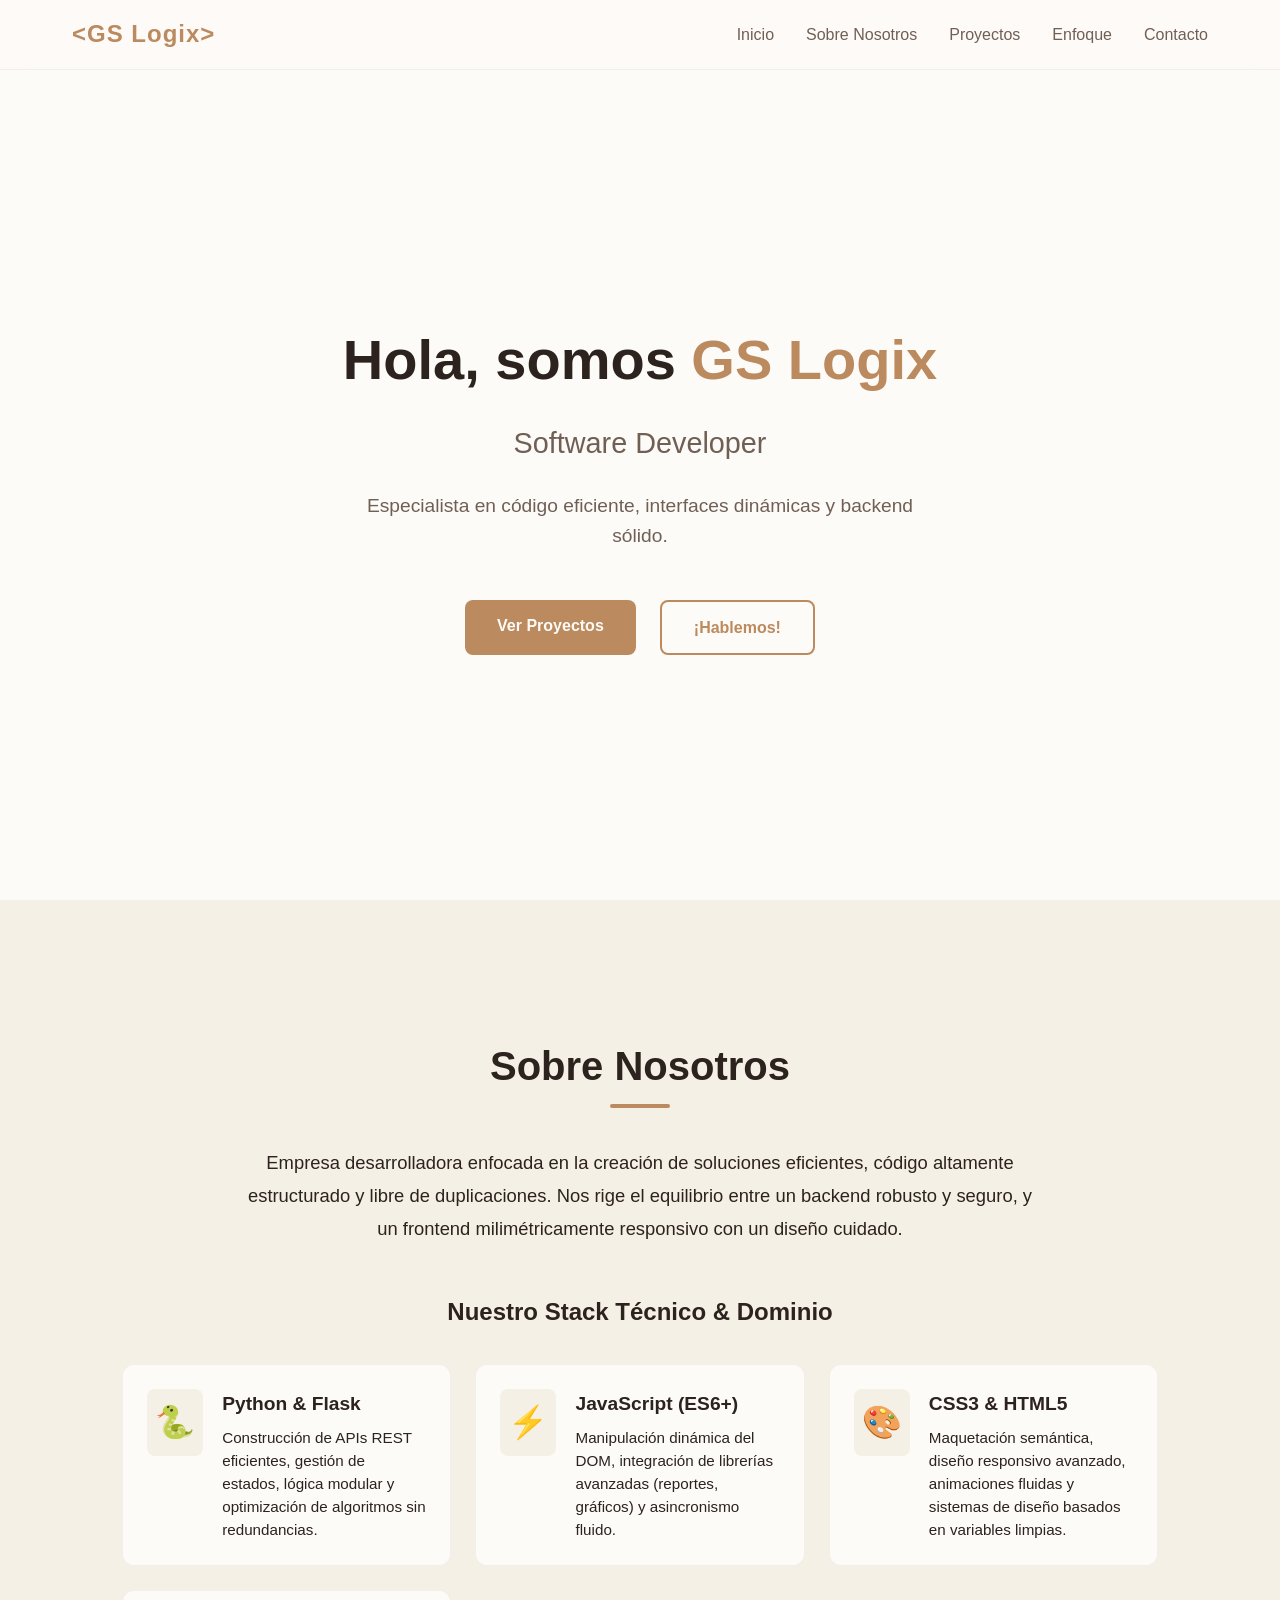
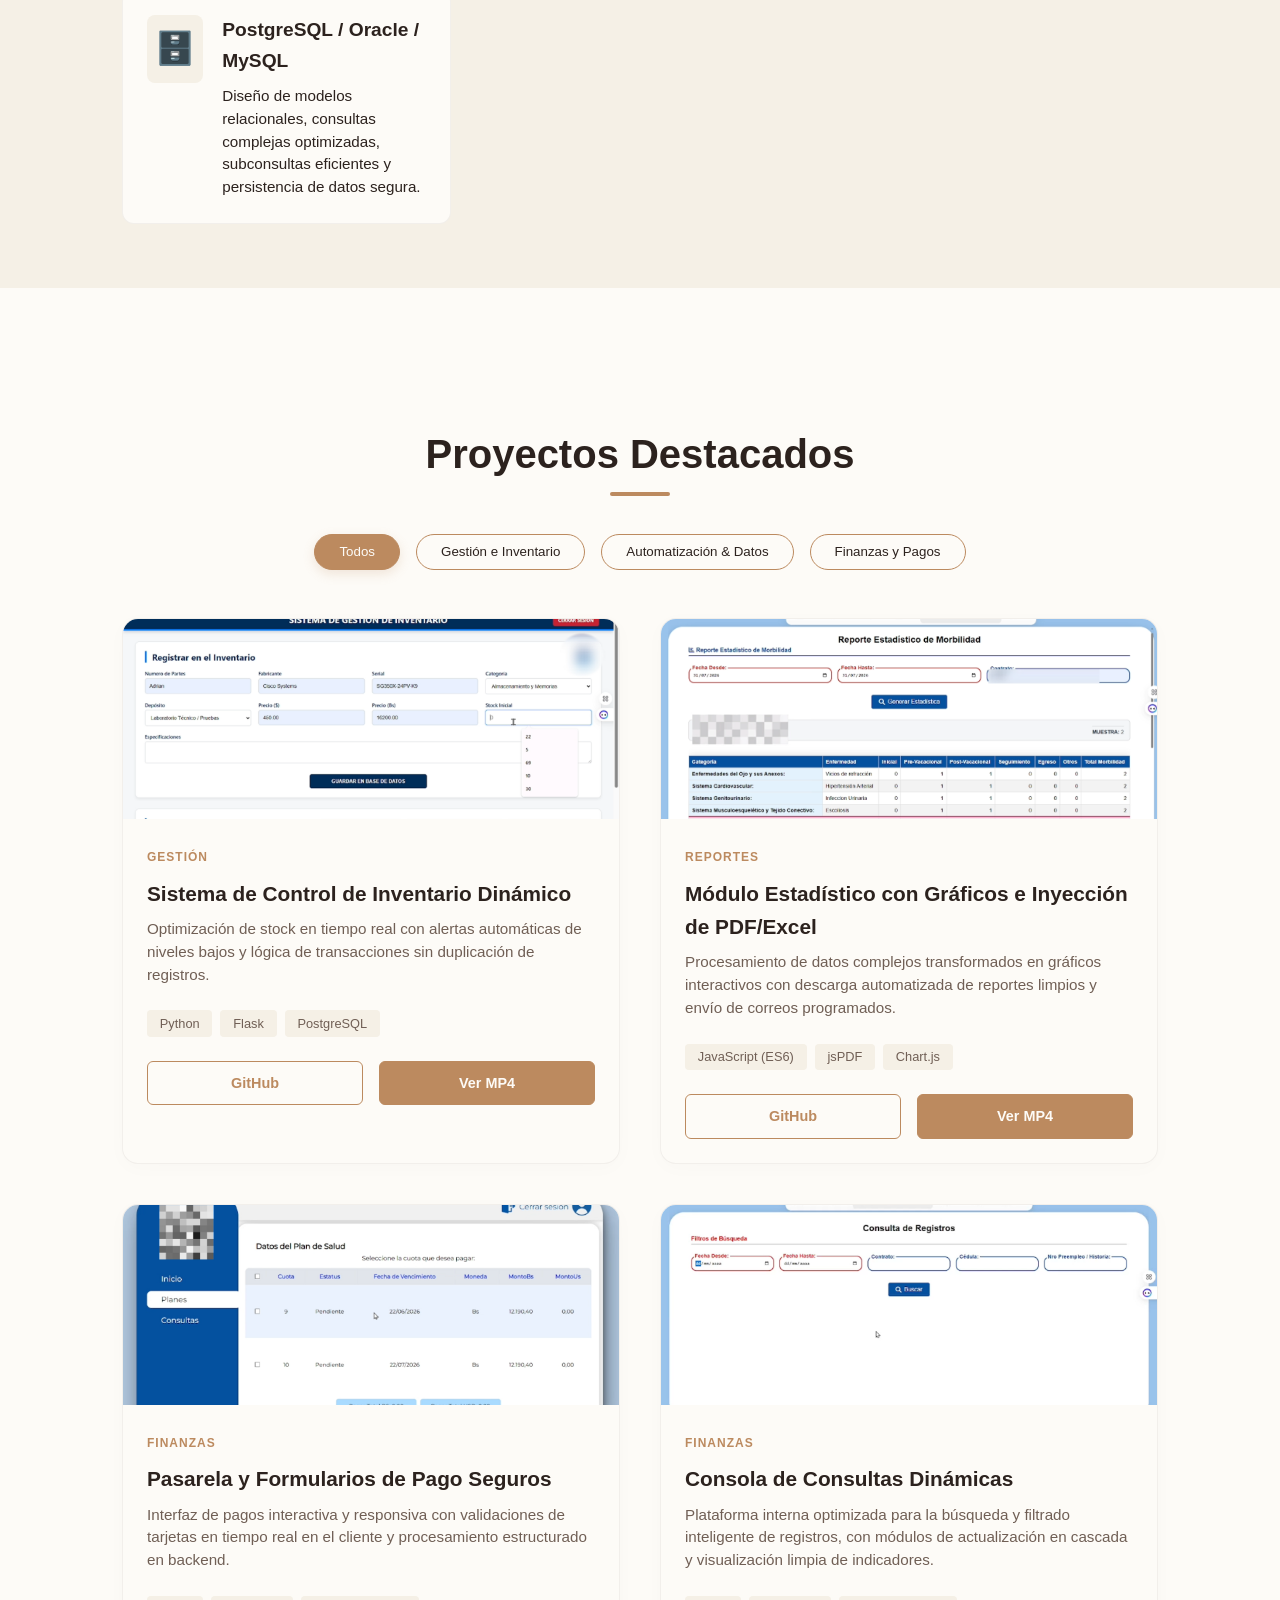
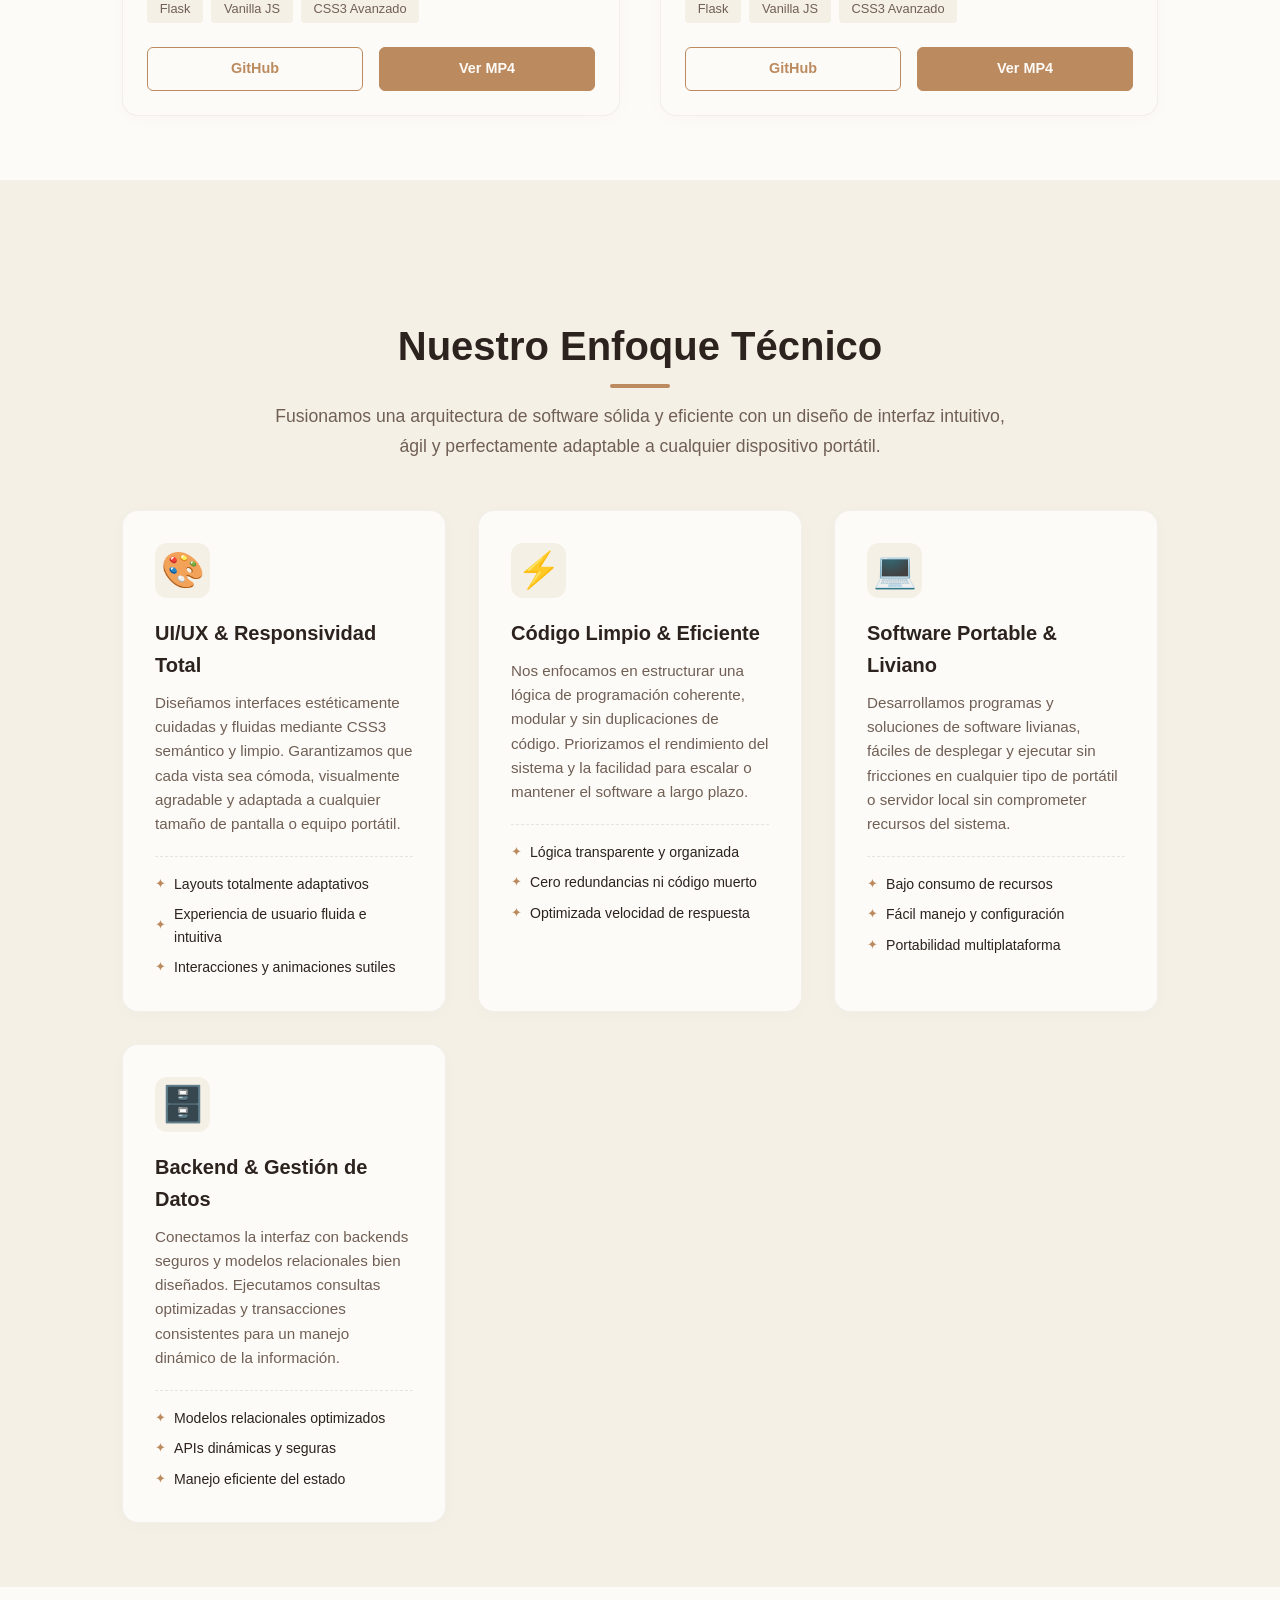
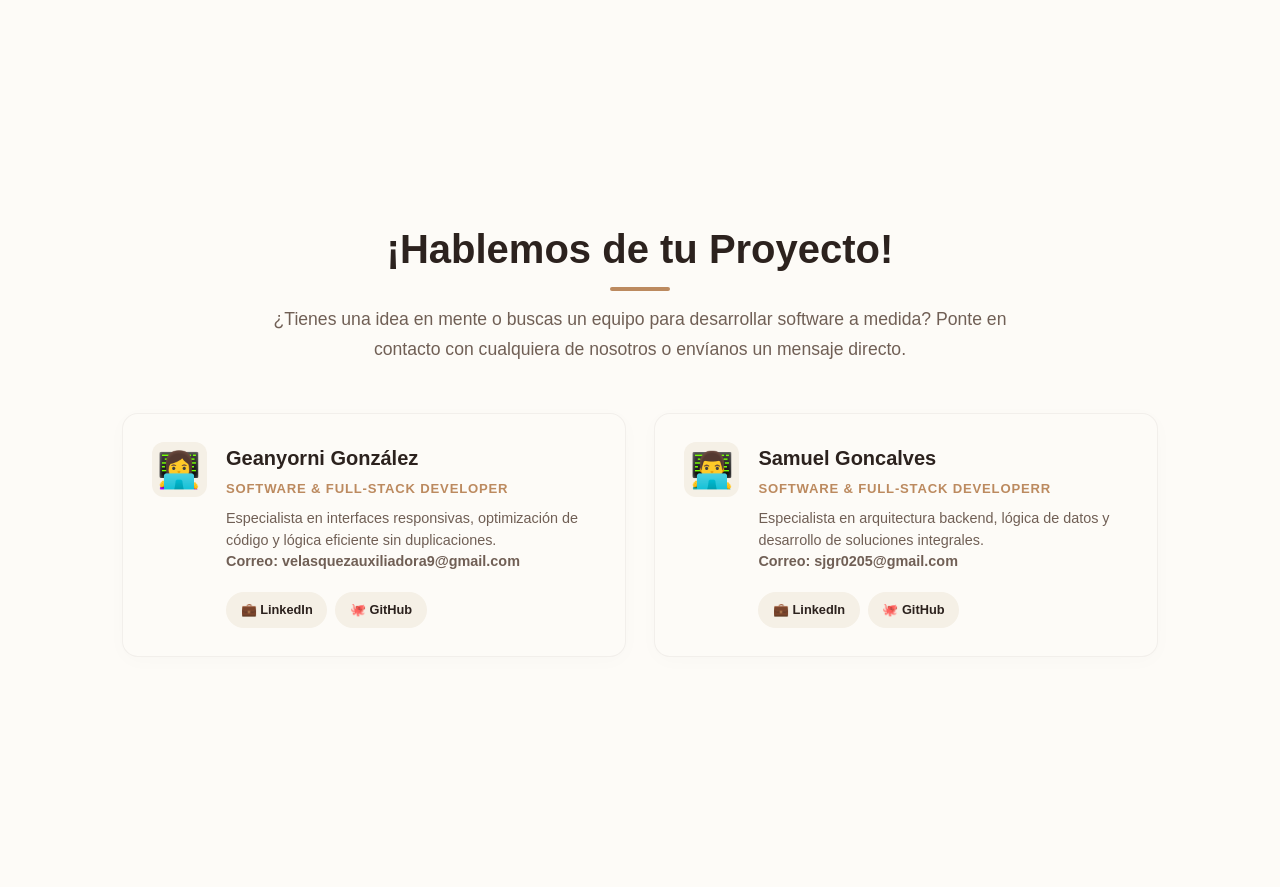
==== index.html @ 816bad31 "Portafolio web" ====
<!DOCTYPE html>
<html lang="es">
<head>
    <meta charset="UTF-8">
    <meta name="viewport" content="width=device-width, initial-scale=1.0">
    <title>GS Logix | Programadora Estrella</title>
    <!-- Aquí conectaremos fuentes bonitas y los estilos más adelante -->
    <link rel="stylesheet" href="../css/presentacion.css">
    <!-- Iconos (opcional, usaremos FontAwesome o Lucide más adelante) -->
</head>
<body>

    <!-- MENÚ DE NAVEGACIÓN (Fijo en la parte superior para saltar entre "páginas") -->
    <header class="navbar">
        <nav class="nav-container">
            <a href="#home" class="logo">&lt;GS Logix&gt;</a>
            <ul class="nav-links">
                <li><a href="#home">Inicio</a></li>
                <li><a href="#about">Sobre Nosotros</a></li>
                <li><a href="#projects">Proyectos</a></li>
                <li><a href="#approach">Enfoque</a></li>
                <li><a href="#contact">Contacto</a></li>
            </ul>
        </nav>
    </header>

    <!-- CONTENEDOR PRINCIPAL DE LAS SECCIONES -->
    <main>

        <!-- 1. SECCIÓN: INICIO (HERO) -->
        <section id="home" class="section-page hero-section">
            <div class="hero-content">
                <h1>Hola, somos <span class="highlight">GS Logix</span></h1>
                <h2>Software Developer</h2>
                <p>Especialista en código eficiente, interfaces dinámicas y backend sólido.</p>
                <div class="hero-actions">
                    <a href="#projects" class="btn btn-primary">Ver Proyectos</a>
                    <a href="#contact" class="btn btn-secondary">¡Hablemos!</a>
                </div>
            </div>
        </section>

        <!-- 2. SECCIÓN: SOBRE MÍ -->
<section id="about" class="section-page about-section">
    <div class="container">
        <h2 class="section-title">Sobre Nosotros</h2>
        
        <div class="about-grid">
            <div class="about-text">
                <p>Empresa desarrolladora enfocada en la creación de soluciones eficientes, código altamente estructurado y libre de duplicaciones. Nos rige el equilibrio entre un backend robusto y seguro, y un frontend milimétricamente responsivo con un diseño cuidado.</p>
            </div>
            
            <div class="skills-container">
                <h3>Nuestro Stack Técnico & Dominio</h3>
                <div class="skills-grid">
                    
                    <div class="skill-card">
                        <div class="skill-icon">🐍</div>
                        <div class="skill-info">
                            <h4>Python & Flask</h4>
                            <p class="skill-desc">Construcción de APIs REST eficientes, gestión de estados, lógica modular y optimización de algoritmos sin redundancias.</p>
                        </div>
                    </div>

                    <div class="skill-card">
                        <div class="skill-icon">⚡</div>
                        <div class="skill-info">
                            <h4>JavaScript (ES6+)</h4>
                            <p class="skill-desc">Manipulación dinámica del DOM, integración de librerías avanzadas (reportes, gráficos) y asincronismo fluido.</p>
                        </div>
                    </div>

                    <div class="skill-card">
                        <div class="skill-icon">🎨</div>
                        <div class="skill-info">
                            <h4>CSS3 & HTML5</h4>
                            <p class="skill-desc">Maquetación semántica, diseño responsivo avanzado, animaciones fluidas y sistemas de diseño basados en variables limpias.</p>
                        </div>
                    </div>

                    <div class="skill-card">
                        <div class="skill-icon">🗄️</div>
                        <div class="skill-info">
                            <h4>PostgreSQL / Oracle / MySQL</h4>
                            <p class="skill-desc">Diseño de modelos relacionales, consultas complejas optimizadas, subconsultas eficientes y persistencia de datos segura.</p>
                        </div>
                    </div>

                </div>
            </div>
        </div>
    </div>
</section>

<section id="projects" class="section-page projects-section">
    <div class="container">
        <h2 class="section-title">Proyectos Destacados</h2>
        
        <div class="project-filters">
            <button class="filter-btn active" data-filter="all">Todos</button>
            <button class="filter-btn" data-filter="gestion">Gestión e Inventario</button>
            <button class="filter-btn" data-filter="reportes">Automatización & Datos</button>
            <button class="filter-btn" data-filter="finanzas">Finanzas y Pagos</button>
        </div>
        
        <div class="projects-grid">
            
<div class="project-card" data-category="gestion">
    <div class="project-image-wrapper">
        <!-- Reproductor de video reemplazando la imagen fija -->
        <video class="project-video" autoplay loop muted playsinline poster="/img/captura_sis_inventario.png">
            <source src="videos/demostracion_inventario.mp4" type="video/mp4">
            Tu navegador no soporta la reproducción de video HTML5.
        </video>
        <div class="project-overlay">
            <span class="view-details-tag">Ver Demostración</span>
        </div>
    </div>
    <div class="project-info">
        <span class="project-category-label">Gestión</span>
        <h3>Sistema de Control de Inventario Dinámico</h3>
        <p>Optimización de stock en tiempo real con alertas automáticas de niveles bajos y lógica de transacciones sin duplicación de registros.</p>
        <div class="tech-tags">
            <span>Python</span><span>Flask</span><span>PostgreSQL</span>
        </div>
        <div class="project-links">
            <a href="https://github.com/auxigi01/Sistema-de-Inventario.git" target="_blank" rel="noopener noreferrer" class="btn-project-link">GitHub <i class="icon-git"></i></a>
            <a href="videos/demostracion_inventario.mp4" target="_blank" class="btn-project-link primary-link">Ver MP4</a>
        </div>
    </div>
</div>

<div class="project-card" data-category="reportes">
    <div class="project-image-wrapper">
        <!-- Reproductor de video reemplazando la imagen fija -->
        <video class="project-video" autoplay loop muted playsinline poster="/img/captura_reporte_estadistico.png">
            <source src="videos/demostracion_reporte.mp4" type="video/mp4">
            Tu navegador no soporta la reproducción de video HTML5.
        </video>
        <div class="project-overlay">
            <span class="view-details-tag">Ver Demostración</span>
        </div>
    </div>
    <div class="project-info">
        <span class="project-category-label">Reportes</span>
        <h3>Módulo Estadístico con Gráficos e Inyección de PDF/Excel</h3>
        <p>Procesamiento de datos complejos transformados en gráficos interactivos con descarga automatizada de reportes limpios y envío de correos programados.</p>
        <div class="tech-tags">
            <span>JavaScript (ES6)</span><span>jsPDF</span><span>Chart.js</span>
        </div>
        <div class="project-links">
            <a href="https://github.com/auxigi01/Reportes_y_Consultas_Estadisticas.git" target="_blank" rel="noopener noreferrer" class="btn-project-link">GitHub <i class="icon-git"></i></a>
            <a href="videos/demostracion_reporte.mp4" target="_blank" class="btn-project-link primary-link">Ver MP4</a>
        </div>
    </div>
</div>


<div class="project-card" data-category="finanzas">
    <div class="project-image-wrapper">
        <!-- Reproductor de video reemplazando la imagen fija -->
        <video class="project-video" autoplay loop muted playsinline poster="/img/captura_pasarela_pago.png">
            <source src="videos/demostracion_pasareladepago.mp4" type="video/mp4">
            Tu navegador no soporta la reproducción de video HTML5.
        </video>
        <div class="project-overlay">
            <span class="view-details-tag">Ver Demostración</span>
        </div>
    </div>
    <div class="project-info">
        <span class="project-category-label">Finanzas</span>
        <h3>Pasarela y Formularios de Pago Seguros</h3>
        <p>Interfaz de pagos interactiva y responsiva con validaciones de tarjetas en tiempo real en el cliente y procesamiento estructurado en backend.</p>
        <div class="tech-tags">
            <span>Flask</span><span>Vanilla JS</span><span>CSS3 Avanzado</span>
        </div>
        <div class="project-links">
            <a href="https://github.com/auxigi01/Pasarela_y_Plataforma_de_Pagos.git" target="_blank" rel="noopener noreferrer" class="btn-project-link">GitHub <i class="icon-git"></i></a>
            <a href="videos/demostracion_pasareladepago.mp4" target="_blank" class="btn-project-link primary-link">Ver MP4</a>
        </div>
    </div>
</div>

<div class="project-card" data-category="consultas">
    <div class="project-image-wrapper">
        <!-- Reproductor de video reemplazando la imagen fija -->
        <video class="project-video" autoplay loop muted playsinline poster="/img/captura_consulta_registros.png">
            <source src="videos/demostracion_consulta.mp4" type="video/mp4">
            Tu navegador no soporta la reproducción de video HTML5.
        </video>
        <div class="project-overlay">
            <span class="view-details-tag">Ver Demostración</span>
        </div>
    </div>
    <div class="project-info">
        <span class="project-category-label">Finanzas</span>
        <h3>Consola de Consultas Dinámicas</h3>
        <p>Plataforma interna optimizada para la búsqueda y filtrado inteligente de registros, con módulos de actualización en cascada y visualización limpia de indicadores.</p>
        <div class="tech-tags">
            <span>Flask</span><span>Vanilla JS</span><span>CSS3 Avanzado</span>
        </div>
        <div class="project-links">
            <a href="https://github.com/auxigi01/Reportes_y_Consultas_Estadisticas.git" target="_blank" rel="noopener noreferrer" class="btn-project-link">GitHub <i class="icon-git"></i></a>
            <a href="videos/demostracion_consulta.mp4" target="_blank" class="btn-project-link primary-link">Ver MP4</a>
        </div>
    </div>
</div>

    </div>
</div>

        </div>
    </div>
</section>

<section id="approach" class="section-page approach-section">
    <div class="container">
        <h2 class="section-title">Nuestro Enfoque Técnico</h2>
        <p class="section-subtitle-intro">
            Fusionamos una arquitectura de software sólida y eficiente con un diseño de interfaz intuitivo, ágil y perfectamente adaptable a cualquier dispositivo portátil.
        </p>
        
        <div class="approach-grid">
            
            <!-- Pilar 1: Diseño UI/UX & Responsividad -->
            <div class="approach-card">
                <div class="approach-icon">🎨</div>
                <div class="approach-info">
                    <h3>UI/UX & Responsividad Total</h3>
                    <p>
                        Diseñamos interfaces estéticamente cuidadas y fluidas mediante CSS3 semántico y limpio. Garantizamos que cada vista sea cómoda, visualmente agradable y adaptada a cualquier tamaño de pantalla o equipo portátil.
                    </p>
                    <ul class="approach-list">
                        <li>Layouts totalmente adaptativos</li>
                        <li>Experiencia de usuario fluida e intuitiva</li>
                        <li>Interacciones y animaciones sutiles</li>
                    </ul>
                </div>
            </div>

            <!-- Pilar 2: Código Limpio y Estructurado -->
            <div class="approach-card">
                <div class="approach-icon">⚡</div>
                <div class="approach-info">
                    <h3>Código Limpio & Eficiente</h3>
                    <p>
                        Nos enfocamos en estructurar una lógica de programación coherente, modular y sin duplicaciones de código. Priorizamos el rendimiento del sistema y la facilidad para escalar o mantener el software a largo plazo.
                    </p>
                    <ul class="approach-list">
                        <li>Lógica transparente y organizada</li>
                        <li>Cero redundancias ni código muerto</li>
                        <li>Optimizada velocidad de respuesta</li>
                    </ul>
                </div>
            </div>

            <!-- Pilar 3: Software Portable y Liviano -->
            <div class="approach-card">
                <div class="approach-icon">💻</div>
                <div class="approach-info">
                    <h3>Software Portable & Liviano</h3>
                    <p>
                        Desarrollamos programas y soluciones de software livianas, fáciles de desplegar y ejecutar sin fricciones en cualquier tipo de portátil o servidor local sin comprometer recursos del sistema.
                    </p>
                    <ul class="approach-list">
                        <li>Bajo consumo de recursos</li>
                        <li>Fácil manejo y configuración</li>
                        <li>Portabilidad multiplataforma</li>
                    </ul>
                </div>
            </div>

            <!-- Pilar 4: Gestión de Datos y Backend Robusto -->
            <div class="approach-card">
                <div class="approach-icon">🗄️</div>
                <div class="approach-info">
                    <h3>Backend & Gestión de Datos</h3>
                    <p>
                        Conectamos la interfaz con backends seguros y modelos relacionales bien diseñados. Ejecutamos consultas optimizadas y transacciones consistentes para un manejo dinámico de la información.
                    </p>
                    <ul class="approach-list">
                        <li>Modelos relacionales optimizados</li>
                        <li>APIs dinámicas y seguras</li>
                        <li>Manejo eficiente del estado</li>
                    </ul>
                </div>
            </div>

        </div>
    </div>
</section>

<!-- 5. SECCIÓN: CONTACTO (Dupla / Equipo) -->
<section id="contact" class="section-page contact-section">
    <div class="container">
        <h2 class="section-title">¡Hablemos de tu Proyecto!</h2>
        <p class="section-subtitle-intro">
            ¿Tienes una idea en mente o buscas un equipo para desarrollar software a medida? Ponte en contacto con cualquiera de nosotros o envíanos un mensaje directo.
        </p>

        <div class="contact-grid">
            
            <!-- Columna 1: Tarjetas Directas de Integrantes -->
            <div class="contact-team-info">
                
                <!-- Integrante 1 -->
                <div class="team-contact-card">
                    <div class="team-avatar">👩‍💻</div>
                    <div class="team-details">
                        <h3>Geanyorni González</h3>
                        <span class="team-role">Software & Full-Stack Developer</span>
                        <p class="team-bio">Especialista en interfaces responsivas, optimización de código y lógica eficiente sin duplicaciones. <br><b>Correo: velasquezauxiliadora9@gmail.com</b></p>
                        <div class="team-links">
                            <a href="https://www.linkedin.com/in/geanyornigonzalez" target="_blank" rel="noopener" class="contact-chip">💼 LinkedIn</a>
                            <a href="https://github.com/auxigi01" target="_blank" rel="noopener" class="contact-chip">🐙 GitHub</a>
                        </div>
                    </div>
                </div>

                <!-- Integrante 2 -->
                <div class="team-contact-card">
                    <div class="team-avatar">👨‍💻</div>
                    <div class="team-details">
                        <h3>Samuel Goncalves</h3>
                        <span class="team-role">Software & Full-Stack Developerr</span>
                        <p class="team-bio">Especialista en arquitectura backend, lógica de datos y desarrollo de soluciones integrales. <br><b>Correo: sjgr0205@gmail.com</b>
                        </p>
                        <div class="team-links">
                            <a href="www.linkedin.com/in/sgjr0205" target="_blank" rel="noopener" class="contact-chip">💼 LinkedIn</a>
                            <a href="https://github.com/sjgr0205" target="_blank" rel="noopener" class="contact-chip">🐙 GitHub</a>
                        </div>
                    </div>
                </div>

            </div>


            </div>

        </div>
    </div>
</section>

    </main>

    <!-- FOOTER -->
    <footer class="main-footer">
        <p></p>
    </footer>

    <!-- LÓGICA DINÁMICA -->
    <script src="../js/presentacion.js"></script>
</body>
</html>
---- css/presentacion.css ----
/* ==========================================================================
   1. VARIABLES Y CONFIGURACIÓN BASE
   ========================================================================== */
/* ==========================================================================
   1. VARIABLES Y CONFIGURACIÓN BASE (Nueva Paleta: Warm Minimalist)
   ========================================================================== */
:root {
    /* Paleta de colores terracota, crema y chocolate */
    --bg-principal: #fdfbf7;     /* Crema suave/Lino (Muy claro y limpio) */
    --bg-secundario: #f5f0e6;    /* Beige cálido (Para alternar secciones) */
    --texto-principal: #2c221e;  /* Marrón café oscuro (Excelente contraste y suave al ojo) */
    --texto-mutado: #705f55;     /* Marrón topo / Café con leche (Para textos secundarios) */
    --color-acento: #bc8a5f;     /* Marrón avellana / Arena dorado (Para destacar) */
    --color-hover: #8c5e3c;      /* Marrón chocolate sutil para microinteracciones */
    
    /* Tipografía y transiciones */
    --fuente-sistema: 'Segoe UI', Roboto, Helvetica, Arial, sans-serif;
    --transicion-suave: cubic-bezier(0.4, 0, 0.2, 1);
    --alto-navbar: 70px;
}

* {
    margin: 0;
    padding: 0;
    box-sizing: border-box;
}

html {
    font-family: var(--fuente-sistema);
    background-color: var(--bg-principal);
    color: var(--texto-principal);
    scroll-behavior: smooth; /* ¡Magia para el salto fluido entre secciones! */
}

body {
    line-height: 1.6;
    overflow-x: hidden;
}

/* ==========================================================================
   2. NAVBAR FIJA (Elegante y translúcida)
   ========================================================================== */
/* Modifica el bloque de la Navbar para que el efecto cristal sea claro */
.navbar {
    position: fixed;
    top: 0;
    left: 0;
    width: 100%;
    height: var(--alto-navbar);
    background-color: rgba(253, 251, 247, 0.8); /* Fondo crema translúcido */
    backdrop-filter: blur(12px);
    -webkit-backdrop-filter: blur(12px);
    border-bottom: 1px solid rgba(44, 34, 30, 0.05); /* Línea divisoria café muy suave */
    z-index: 1000;
    display: flex;
    align-items: center;
}

/* Modifica el hover del botón secundario para que combine con la nueva paleta */
.btn-secondary:hover {
    background-color: rgba(188, 138, 95, 0.1); /* Destello sutil de arena dorado */
    transform: translateY(-3px);
}

.nav-container {
    width: 100%;
    max-width: 1200px;
    margin: 0 auto;
    padding: 0 2rem;
    display: flex;
    justify-content: space-between;
    align-items: center;
}

.logo {
    color: var(--color-acento);
    font-size: 1.5rem;
    font-weight: 700;
    text-decoration: none;
    letter-spacing: 1px;
}

.nav-links {
    display: flex;
    list-style: none;
    gap: 2rem;
}

.nav-links a {
    color: var(--texto-mutado);
    text-decoration: none;
    font-size: 1rem;
    font-weight: 500;
    transition: color 0.3s var(--transicion-suave);
}

/* Hover dinámico para los enlaces del menú */
.nav-links a:hover {
    color: var(--color-acento);
}

/* ==========================================================================
   3. ESTRUCTURA DE "PÁGINAS SECCIONES" (100vh)
   ========================================================================== */
.section-page {
    min-height: 100vh; /* Obliga a la sección a medir toda la pantalla */
    padding-top: var(--alto-navbar); /* Evita que la navbar tape el contenido */
    display: flex;
    justify-content: center;
    align-items: center;
    position: relative;
}

/* Alternancia de fondos para que se note el cambio de "página" */
.section-page:nth-child(even) {
    background-color: var(--bg-secundario);
}

.container {
    width: 100%;
    max-width: 1100px;
    margin: 0 auto;
    padding: 4rem 2rem;
}

.section-title {
    font-size: 2.5rem;
    font-weight: 700;
    margin-bottom: 3rem;
    text-align: center;
    position: relative;
}

/* Línea estética debajo de los títulos */
.section-title::after {
    content: '';
    position: absolute;
    bottom: -10px;
    left: 50%;
    transform: translateX(-50%);
    width: 60px;
    height: 4px;
    background-color: var(--color-acento);
    border-radius: 2px;
}

/* ==========================================================================
   4. ESTILOS BASE PARA LA SECCIÓN HERO (INICIO)
   ========================================================================== */
.hero-section {
    text-align: center;
}

.hero-content h1 {
    font-size: 3.5rem;
    font-weight: 800;
    margin-bottom: 1rem;
}

.highlight {
    color: var(--color-acento);
}

.hero-content h2 {
    font-size: 1.8rem;
    color: var(--texto-mutado);
    font-weight: 500;
    margin-bottom: 1.5rem;
}

.hero-content p {
    font-size: 1.2rem;
    max-width: 600px;
    margin: 0 auto 3rem auto;
    color: var(--texto-mutado);
}

/* Botones con lógica de diseño reutilizable */
.hero-actions {
    display: flex;
    justify-content: center;
    gap: 1.5rem;
}

.btn {
    display: inline-block;
    padding: 0.8rem 2rem;
    font-size: 1rem;
    font-weight: 600;
    border-radius: 8px;
    text-decoration: none;
    transition: all 0.3s var(--transicion-suave);
    cursor: pointer;
}

.btn-primary {
    background-color: var(--color-acento);
    color: var(--bg-principal);
}

.btn-primary:hover {
    background-color: var(--color-hover);
    transform: translateY(-3px); /* Microinteracción de elevación */
}

.btn-secondary {
    background-color: transparent;
    color: var(--color-acento);
    border: 2px solid var(--color-acento);
}

.btn-secondary:hover {
    background-color: rgba(56, 189, 248, 0.1);
    transform: translateY(-3px);
}

/* ==========================================================================
   5. RESPONSIVIDAD INICIAL (Media Queries limpios)
   ========================================================================== */
@media (max-width: 768px) {
    .hero-content h1 { font-size: 2.5rem; }
    .hero-content h2 { font-size: 1.4rem; }
    .hero-content p { font-size: 1rem; }
    
    .hero-actions {
        flex-direction: column;
        gap: 1rem;
        padding: 0 2rem;
    }
    
    .nav-links {
        display: none; /* Luego haremos un menú hamburguesa dinámico aquí con JS */
    }
}

/* ==========================================================================
   6. SECCIÓN SOBRE MÍ & TECH STACK
   ========================================================================== */
.about-grid {
    display: flex;
    flex-direction: column;
    gap: 3rem;
}

.about-text {
    font-size: 1.15rem;
    color: var(--texto-principal);
    max-width: 800px;
    margin: 0 auto;
    text-align: center;
    line-height: 1.8;
}

.skills-container h3 {
    font-size: 1.5rem;
    color: var(--texto-principal);
    margin-bottom: 2rem;
    text-align: center;
}

/* El Grid de 2 columnas para que sea súper limpio */
.skills-grid {
    display: grid;
    grid-template-columns: repeat(auto-fit, minmax(300px, 1fr));
    gap: 1.5rem;
}

/* Tarjeta minimalista cálida */
.skill-card {
    background-color: var(--bg-principal); /* Contraste sutil con el fondo de la sección */
    padding: 1.5rem;
    border-radius: 12px;
    border: 1px solid rgba(44, 34, 30, 0.05);
    display: flex;
    gap: 1.2rem;
    align-items: flex-start;
    transition: transform 0.3s var(--transicion-suave), 
                box-shadow 0.3s var(--transicion-suave),
                border-color 0.3s var(--transicion-suave);
}

/* Microinteracción: Elevación suave y cambio de borde al pasar el cursor */
.skill-card:hover {
    transform: translateY(-5px);
    border-color: var(--color-acento);
    box-shadow: 0 10px 20px rgba(44, 34, 30, 0.04);
}

.skill-icon {
    font-size: 2rem;
    background-color: var(--bg-secundario);
    padding: 0.5rem;
    border-radius: 8px;
    display: flex;
    align-items: center;
    justify-content: center;
}

.skill-info h4 {
    font-size: 1.2rem;
    color: var(--texto-principal);
    margin-bottom: 0.5rem;
}

.skill-desc {
    font-size: 0.95rem;
    color: var(--texto-mutated || var(--texto-mutado));
    line-height: 1.5;
}

/* Responsividad para pantallas medianas/pequeñas */
@media (max-width: 768px) {
    .about-text {
        text-align: left;
    }
    .skill-card {
        padding: 1.2rem;
    }
}

/* ==========================================================================
   7. SECCIÓN DE PROYECTOS (Warm Minimalist Layout)
   ========================================================================== */
.project-filters {
    display: flex;
    justify-content: center;
    gap: 1rem;
    margin-bottom: 3rem;
    flex-wrap: wrap;
}

.filter-btn {
    background-color: transparent;
    border: 1px solid var(--color-acento);
    color: var(--texto-principal);
    padding: 0.6rem 1.5rem;
    border-radius: 20px;
    font-weight: 500;
    cursor: pointer;
    transition: all 0.3s var(--transicion-suave);
}

.filter-btn:hover, .filter-btn.active {
    background-color: var(--color-acento);
    color: var(--bg-principal);
    box-shadow: 0 4px 12px rgba(188, 138, 95, 0.2);
}

/* El Grid Responsivo */
.projects-grid {
    display: grid;
    grid-template-columns: repeat(auto-fit, minmax(320px, 1fr));
    gap: 2.5rem;
}

/* Busca tu clase .project-card y asegúrate de que incluya esto: */
.project-card {
    background-color: var(--bg-principal);
    border-radius: 16px;
    overflow: hidden;
    border: 1px solid rgba(44, 34, 30, 0.05);
    box-shadow: 0 4px 20px rgba(44, 34, 30, 0.02);
    
    /* PROPIEDADES CLAVE PARA EL FILTRADO DINÁMICO */
    opacity: 1;
    transform: scale(1);
    transition: transform 0.3s var(--transicion-suave), 
                box-shadow 0.3s var(--transicion-suave),
                opacity 0.3s var(--transicion-suave); /* Transición de opacidad agregada */
}
.project-card:hover {
    transform: translateY(-8px);
    box-shadow: 0 15px 30px rgba(44, 34, 30, 0.06);
}

/* Contenedor de la Imagen y Efecto Overlay */
.project-image-wrapper {
    position: relative;
    height: 200px;
    overflow: hidden;
    background-color: var(--bg-secundario);
}

.project-img {
    width: 100%;
    height: 100%;
    object-fit: cover;
    transition: transform 0.5s var(--transicion-suave);
}

.project-overlay {
    position: absolute;
    top: 0;
    left: 0;
    width: 100%;
    height: 100%;
    background-color: rgba(44, 34, 30, 0.4); /* Capa café translúcida al pasar el mouse */
    display: flex;
    justify-content: center;
    align-items: center;
    opacity: 0;
    transition: opacity 0.3s var(--transicion-suave);
}

.project-card:hover .project-img {
    transform: scale(1.05); /* Zoom sutil */
}

.project-card:hover .project-overlay {
    opacity: 1;
}

.view-details-tag {
    background-color: var(--bg-principal);
    color: var(--texto-principal);
    padding: 0.5rem 1.2rem;
    border-radius: 20px;
    font-size: 0.85rem;
    font-weight: 600;
}

/* Información del Proyecto */
.project-info {
    padding: 1.5rem;
}

.project-category-label {
    font-size: 0.75rem;
    text-transform: uppercase;
    letter-spacing: 1px;
    color: var(--color-acento);
    font-weight: 700;
}

.project-info h3 {
    font-size: 1.3rem;
    color: var(--texto-principal);
    margin: 0.5rem 0;
}

.project-info p {
    font-size: 0.95rem;
    color: var(--texto-mutado);
    margin-bottom: 1.5rem;
    line-height: 1.5;
}

/* Tecnologías (Pills) */
.tech-tags {
    display: flex;
    flex-wrap: wrap;
    gap: 0.5rem;
    margin-bottom: 1.5rem;
}

.tech-tags span {
    background-color: var(--bg-secundario);
    color: var(--texto-mutado);
    padding: 0.2rem 0.8rem;
    border-radius: 4px;
    font-size: 0.8rem;
    font-weight: 500;
}

/* Enlaces del proyecto */
.project-links {
    display: flex;
    gap: 1rem;
}

.btn-project-link {
    flex: 1;
    text-align: center;
    text-decoration: none;
    font-size: 0.9rem;
    font-weight: 600;
    padding: 0.6rem;
    border-radius: 6px;
    border: 1px solid var(--color-acento);
    color: var(--color-acento);
    transition: all 0.3s var(--transicion-suave);
}

.btn-project-link.primary-link {
    background-color: var(--color-acento);
    color: var(--bg-principal);
}

.btn-project-link.primary-link:hover {
    background-color: var(--color-hover);
    border-color: var(--color-hover);
}

.btn-project-link:not(.primary-link):hover {
    background-color: rgba(188, 138, 95, 0.05);
}

/* Asegura que el video se adapte a la tarjeta con bordes limpios */
.project-image-wrapper {
    position: relative;
    width: 100%;
    aspect-ratio: 16 / 9; /* Proporción estándar de video */
    overflow: hidden;
    border-radius: 8px 8px 0 0;
    background-color: #000;
}

.project-video {
    width: 100%;
    height: 100%;
    object-fit: cover; /* Evita deformaciones completando el recuadro */
    display: block;
    transition: transform 0.3s ease;
}

/* Efecto hover suave al pasar el cursor */
.project-card:hover .project-video {
    transform: scale(1.03);
}

/* ==========================================================================
   8. SECCIÓN: NUESTRO ENFOQUE TÉCNICO (Warm Minimalist Style)
   ========================================================================== */
.approach-section {
    text-align: center;
}

.section-subtitle-intro {
    font-size: 1.1rem;
    color: var(--texto-mutado);
    max-width: 750px;
    margin: -1.5rem auto 3rem auto;
    line-height: 1.7;
}

/* Grilla de tarjetas del Enfoque Técnico */
.approach-grid {
    display: grid;
    grid-template-columns: repeat(auto-fit, minmax(280px, 1fr));
    gap: 2rem;
    text-align: left;
}

/* Tarjeta minimalista adaptada a la paleta */
.approach-card {
    background-color: var(--bg-principal);
    padding: 2rem;
    border-radius: 16px;
    border: 1px solid rgba(44, 34, 30, 0.05);
    box-shadow: 0 4px 20px rgba(44, 34, 30, 0.02);
    display: flex;
    flex-direction: column;
    gap: 1.2rem;
    transition: transform 0.3s var(--transicion-suave),
                box-shadow 0.3s var(--transicion-suave),
                border-color 0.3s var(--transicion-suave);
}

/* Elevación con borde acento arena/terracota */
.approach-card:hover {
    transform: translateY(-6px);
    border-color: var(--color-acento);
    box-shadow: 0 12px 28px rgba(44, 34, 30, 0.06);
}

.approach-icon {
    font-size: 2.2rem;
    background-color: var(--bg-secundario);
    width: 55px;
    height: 55px;
    border-radius: 12px;
    display: flex;
    align-items: center;
    justify-content: center;
}

.approach-info h3 {
    font-size: 1.25rem;
    color: var(--texto-principal);
    margin-bottom: 0.6rem;
    font-weight: 700;
}

.approach-info p {
    font-size: 0.95rem;
    color: var(--texto-mutado);
    line-height: 1.6;
    margin-bottom: 1.2rem;
}

/* Lista de características integradas en cada tarjeta */
.approach-list {
    list-style: none;
    padding-top: 1rem;
    border-top: 1px dashed rgba(44, 34, 30, 0.1);
    display: flex;
    flex-direction: column;
    gap: 0.5rem;
}

.approach-list li {
    font-size: 0.88rem;
    color: var(--texto-principal);
    display: flex;
    align-items: center;
    gap: 0.5rem;
    font-weight: 500;
}

.approach-list li::before {
    content: "✦";
    color: var(--color-acento);
    font-size: 0.8rem;
}

/* Ajustes para pantallas móviles */
@media (max-width: 768px) {
    .approach-card {
        padding: 1.5rem;
    }
    .section-subtitle-intro {
        font-size: 1rem;
        margin-bottom: 2rem;
    }
}

/* ==========================================================================
   9. SECCIÓN: CONTACTO (Tarjetas de Integrantes Centradas)
   ========================================================================== */
.contact-section {
    text-align: center;
    padding: 3rem 1rem;
}

.contact-container {
    max-width: 900px;
    margin: 0 auto;
}

/* Contenedor de las tarjetas del equipo */
.contact-team-info {
    display: grid;
    grid-template-columns: repeat(auto-fit, minmax(320px, 1fr));
    gap: 1.8rem;
    margin-top: 1.5rem;
    justify-content: center;
}

.team-contact-card {
    background-color: var(--bg-principal);
    padding: 1.8rem;
    border-radius: 16px;
    border: 1px solid rgba(44, 34, 30, 0.05);
    box-shadow: 0 4px 20px rgba(44, 34, 30, 0.02);
    display: flex;
    gap: 1.2rem;
    align-items: flex-start;
    text-align: left;
    transition: transform 0.3s var(--transicion-suave),
                box-shadow 0.3s var(--transicion-suave),
                border-color 0.3s var(--transicion-suave);
}

.team-contact-card:hover {
    transform: translateY(-4px);
    border-color: var(--color-acento);
    box-shadow: 0 10px 24px rgba(44, 34, 30, 0.08);
}

.team-avatar {
    font-size: 2.2rem;
    background-color: var(--bg-secundario);
    min-width: 55px;
    height: 55px;
    border-radius: 12px;
    display: flex;
    align-items: center;
    justify-content: center;
    flex-shrink: 0;
}

.team-details h3 {
    font-size: 1.25rem;
    color: var(--texto-principal);
    font-weight: 700;
    margin-bottom: 0.2rem;
}

.team-role {
    display: block;
    font-size: 0.82rem;
    text-transform: uppercase;
    letter-spacing: 0.8px;
    color: var(--color-acento);
    font-weight: 700;
    margin-bottom: 0.6rem;
}

.team-bio {
    font-size: 0.9rem;
    color: var(--texto-mutado);
    line-height: 1.5;
    margin-bottom: 1.2rem;
}

/* Chips de Enlaces de Contacto */
.team-links {
    display: flex;
    flex-wrap: wrap;
    gap: 0.5rem;
}

.contact-chip {
    font-size: 0.8rem;
    font-weight: 600;
    color: var(--texto-principal);
    background-color: var(--bg-secundario);
    padding: 0.4rem 0.85rem;
    border-radius: 20px;
    text-decoration: none;
    border: 1px solid transparent;
    transition: all 0.3s var(--transicion-suave);
}

.contact-chip:hover {
    background-color: var(--color-acento);
    color: var(--bg-principal);
}

/* Responsividad para móviles */
@media (max-width: 600px) {
    .team-contact-card {
        flex-direction: column;
        align-items: center;
        text-align: center;
    }

    .team-links {
        justify-content: center;
    }
}
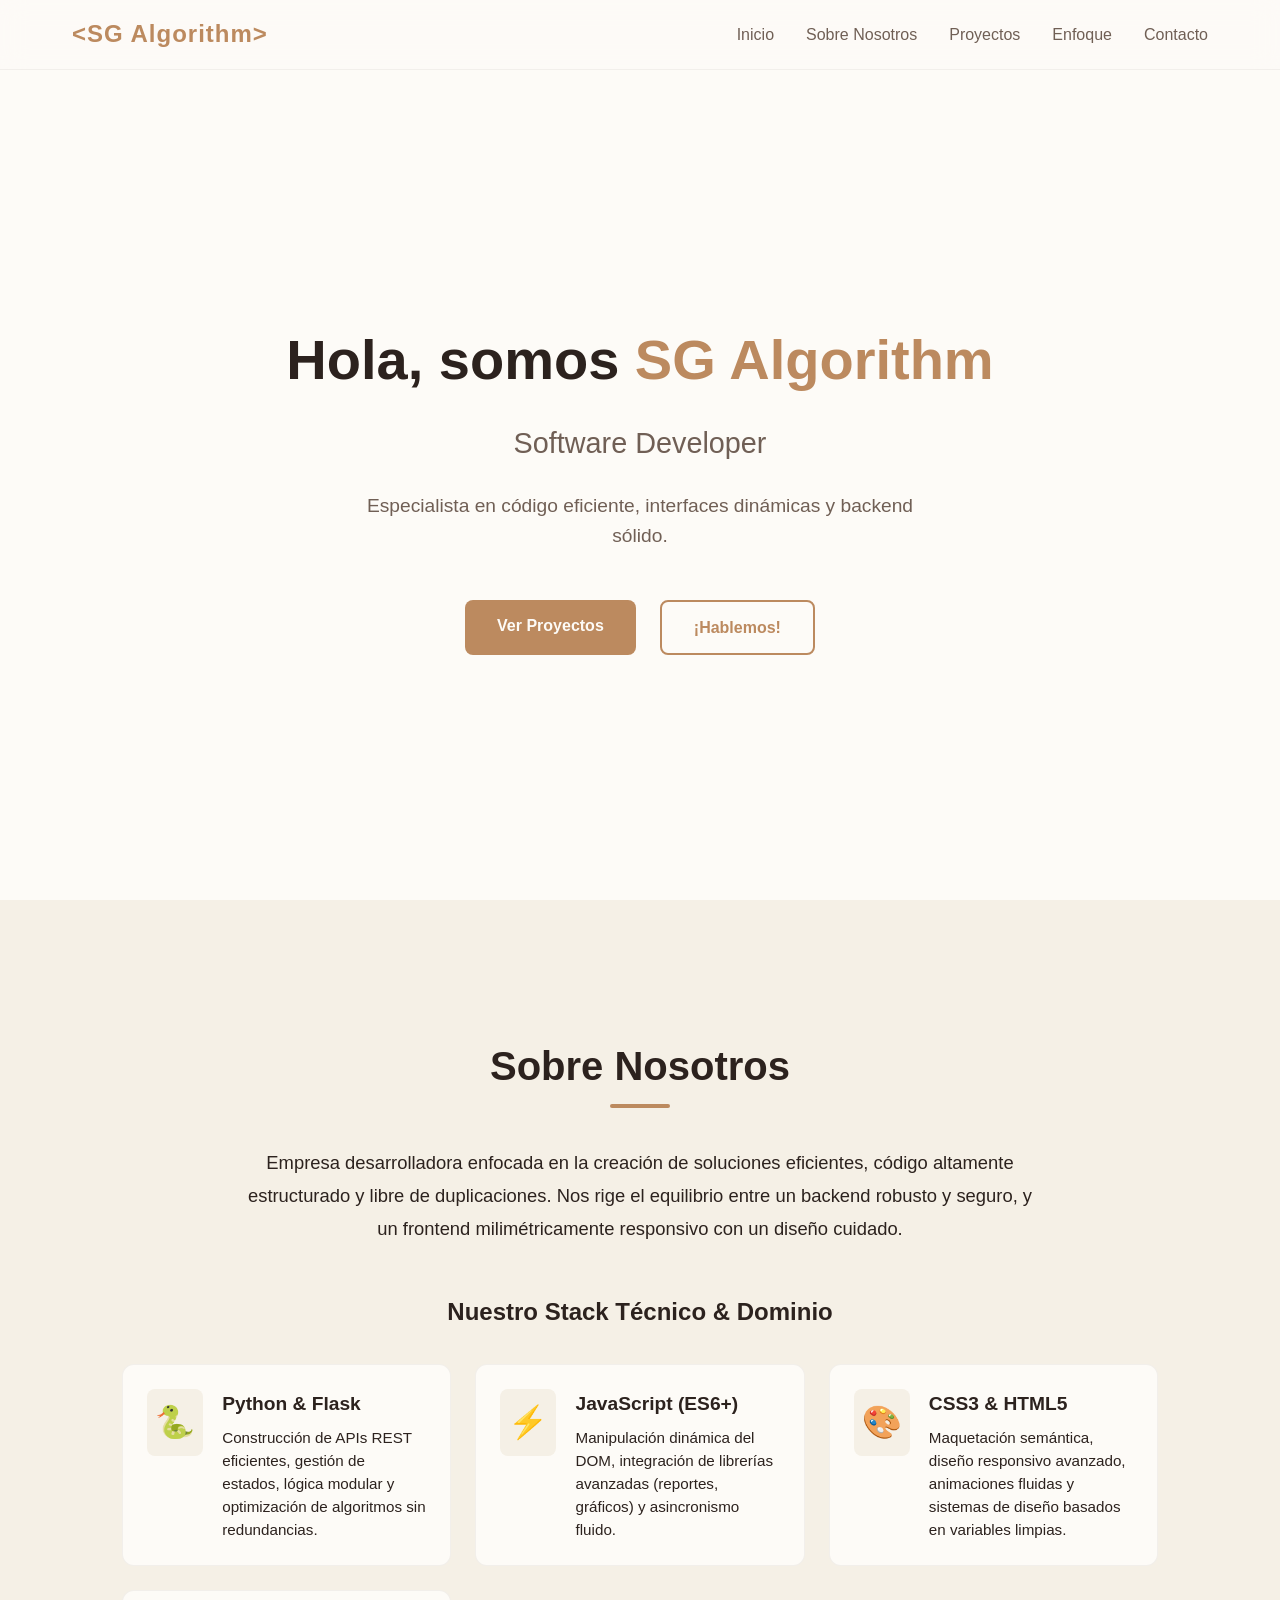
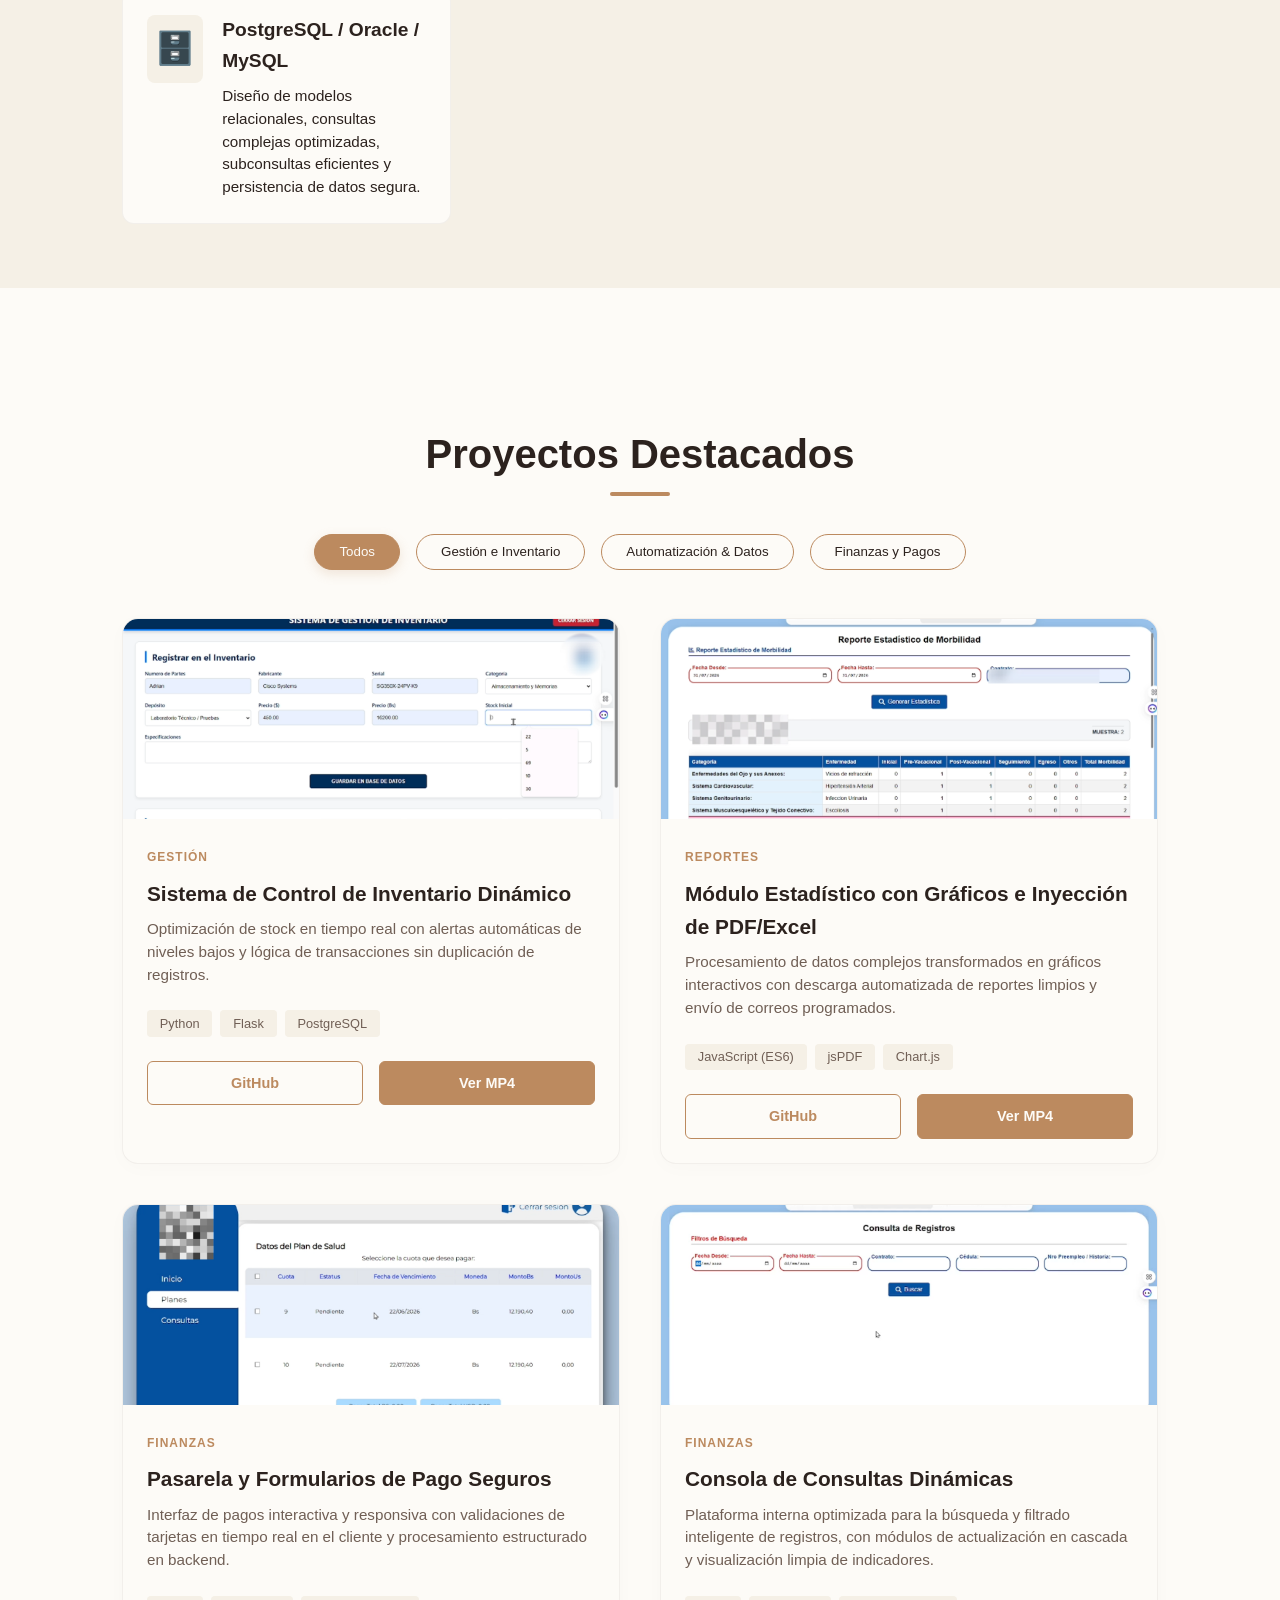
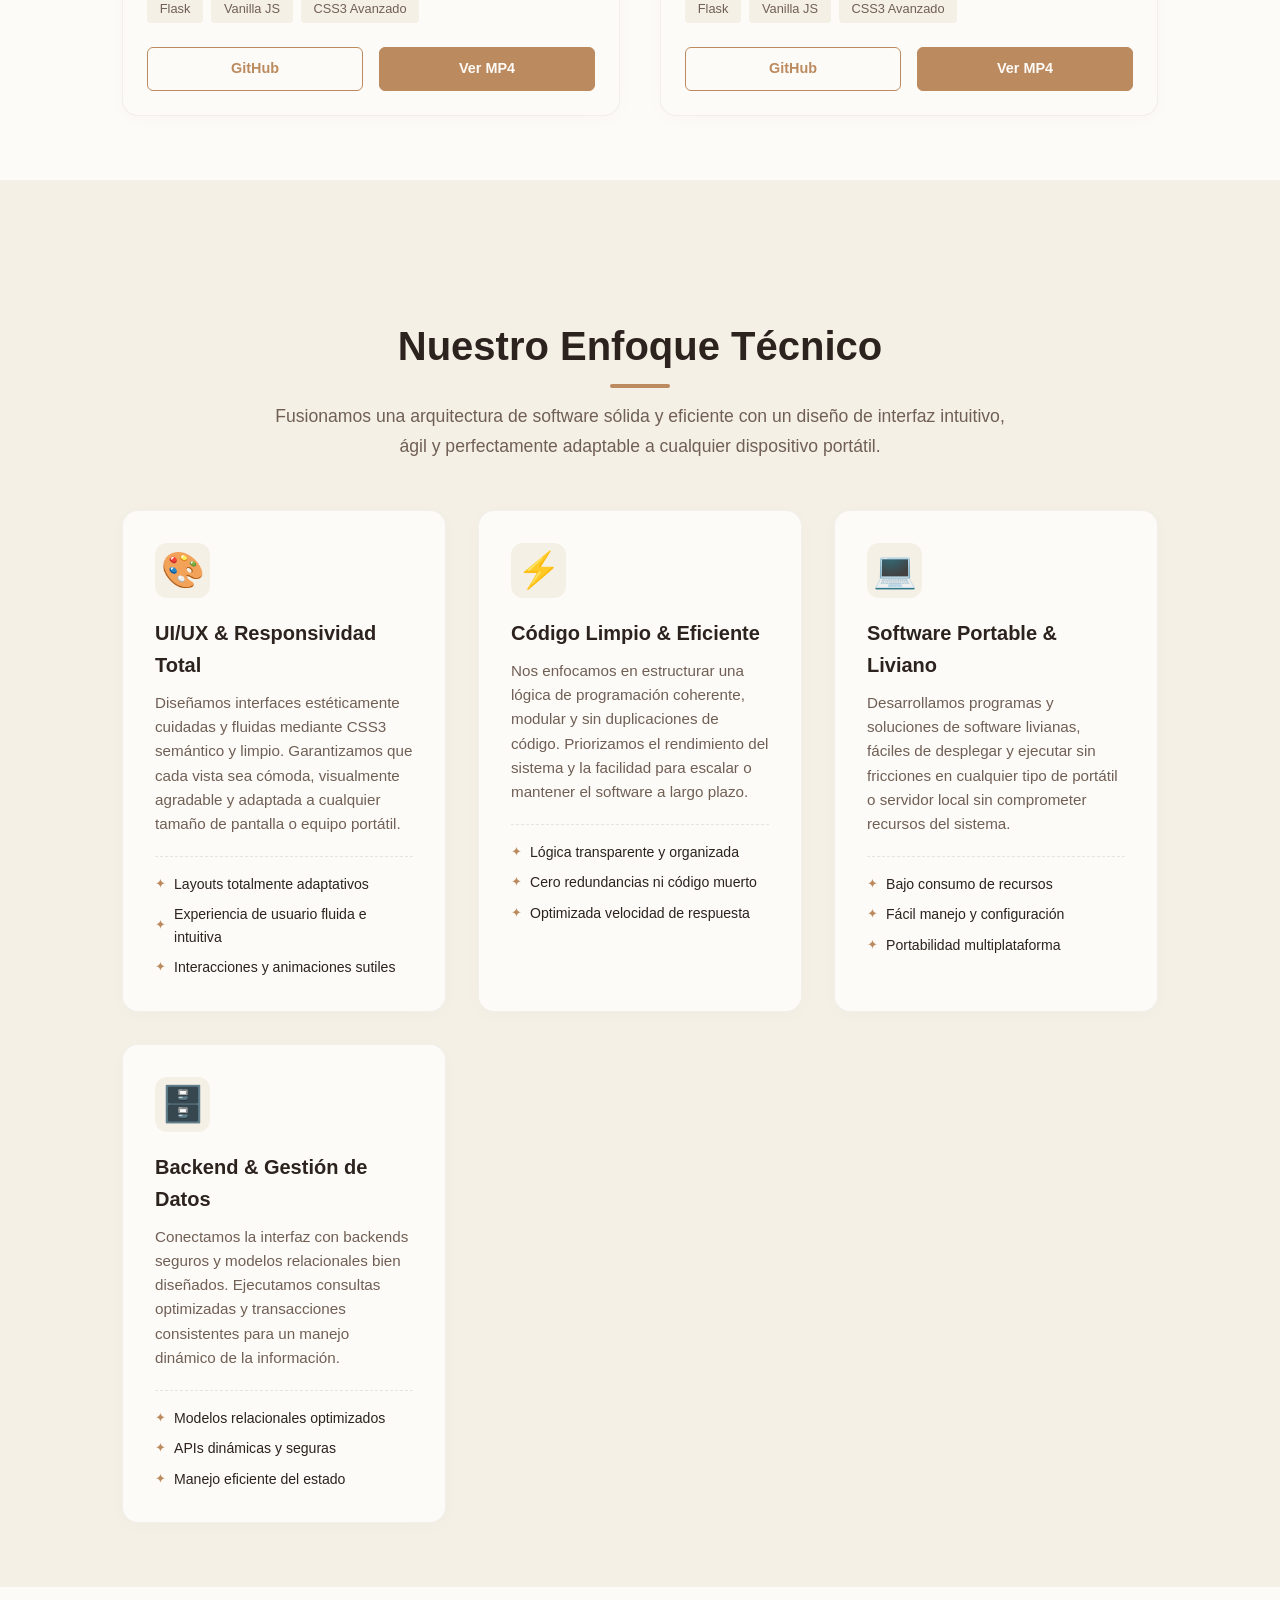
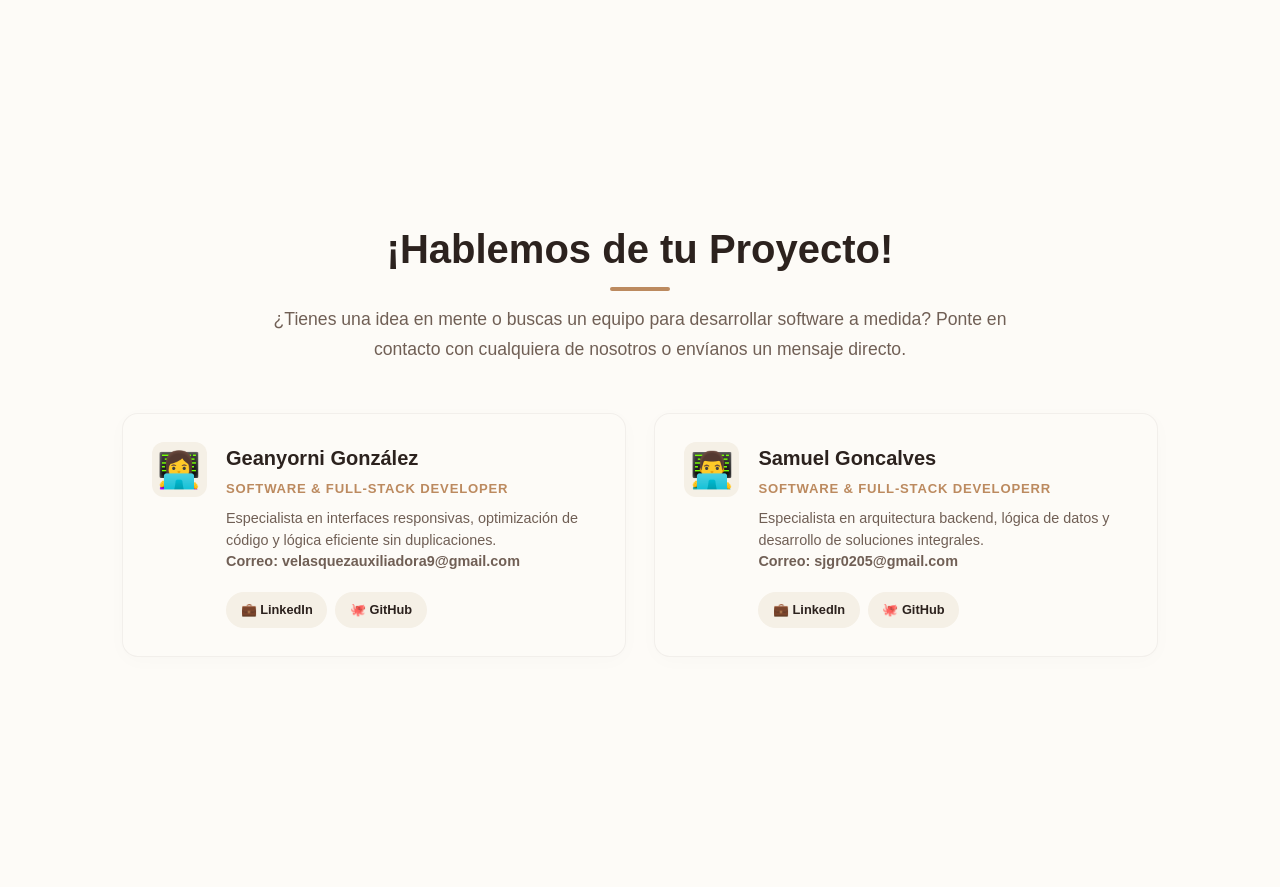
==== commit 1d09a183: "Update index.html cambio_sg_algo" ====
--- a/index.html
+++ b/index.html
@@ -3,7 +3,7 @@
 <head>
     <meta charset="UTF-8">
     <meta name="viewport" content="width=device-width, initial-scale=1.0">
-    <title>GS Logix | Programadora Estrella</title>
+    <title>SG Algorithm | Programadores</title>
     <!-- Aquí conectaremos fuentes bonitas y los estilos más adelante -->
     <link rel="stylesheet" href="../css/presentacion.css">
     <!-- Iconos (opcional, usaremos FontAwesome o Lucide más adelante) -->
@@ -13,7 +13,7 @@
     <!-- MENÚ DE NAVEGACIÓN (Fijo en la parte superior para saltar entre "páginas") -->
     <header class="navbar">
         <nav class="nav-container">
-            <a href="#home" class="logo">&lt;GS Logix&gt;</a>
+            <a href="#home" class="logo">&lt;SG Algorithm&gt;</a>
             <ul class="nav-links">
                 <li><a href="#home">Inicio</a></li>
                 <li><a href="#about">Sobre Nosotros</a></li>
@@ -30,7 +30,7 @@
         <!-- 1. SECCIÓN: INICIO (HERO) -->
         <section id="home" class="section-page hero-section">
             <div class="hero-content">
-                <h1>Hola, somos <span class="highlight">GS Logix</span></h1>
+                <h1>Hola, somos <span class="highlight">SG Algorithm</span></h1>
                 <h2>Software Developer</h2>
                 <p>Especialista en código eficiente, interfaces dinámicas y backend sólido.</p>
                 <div class="hero-actions">
